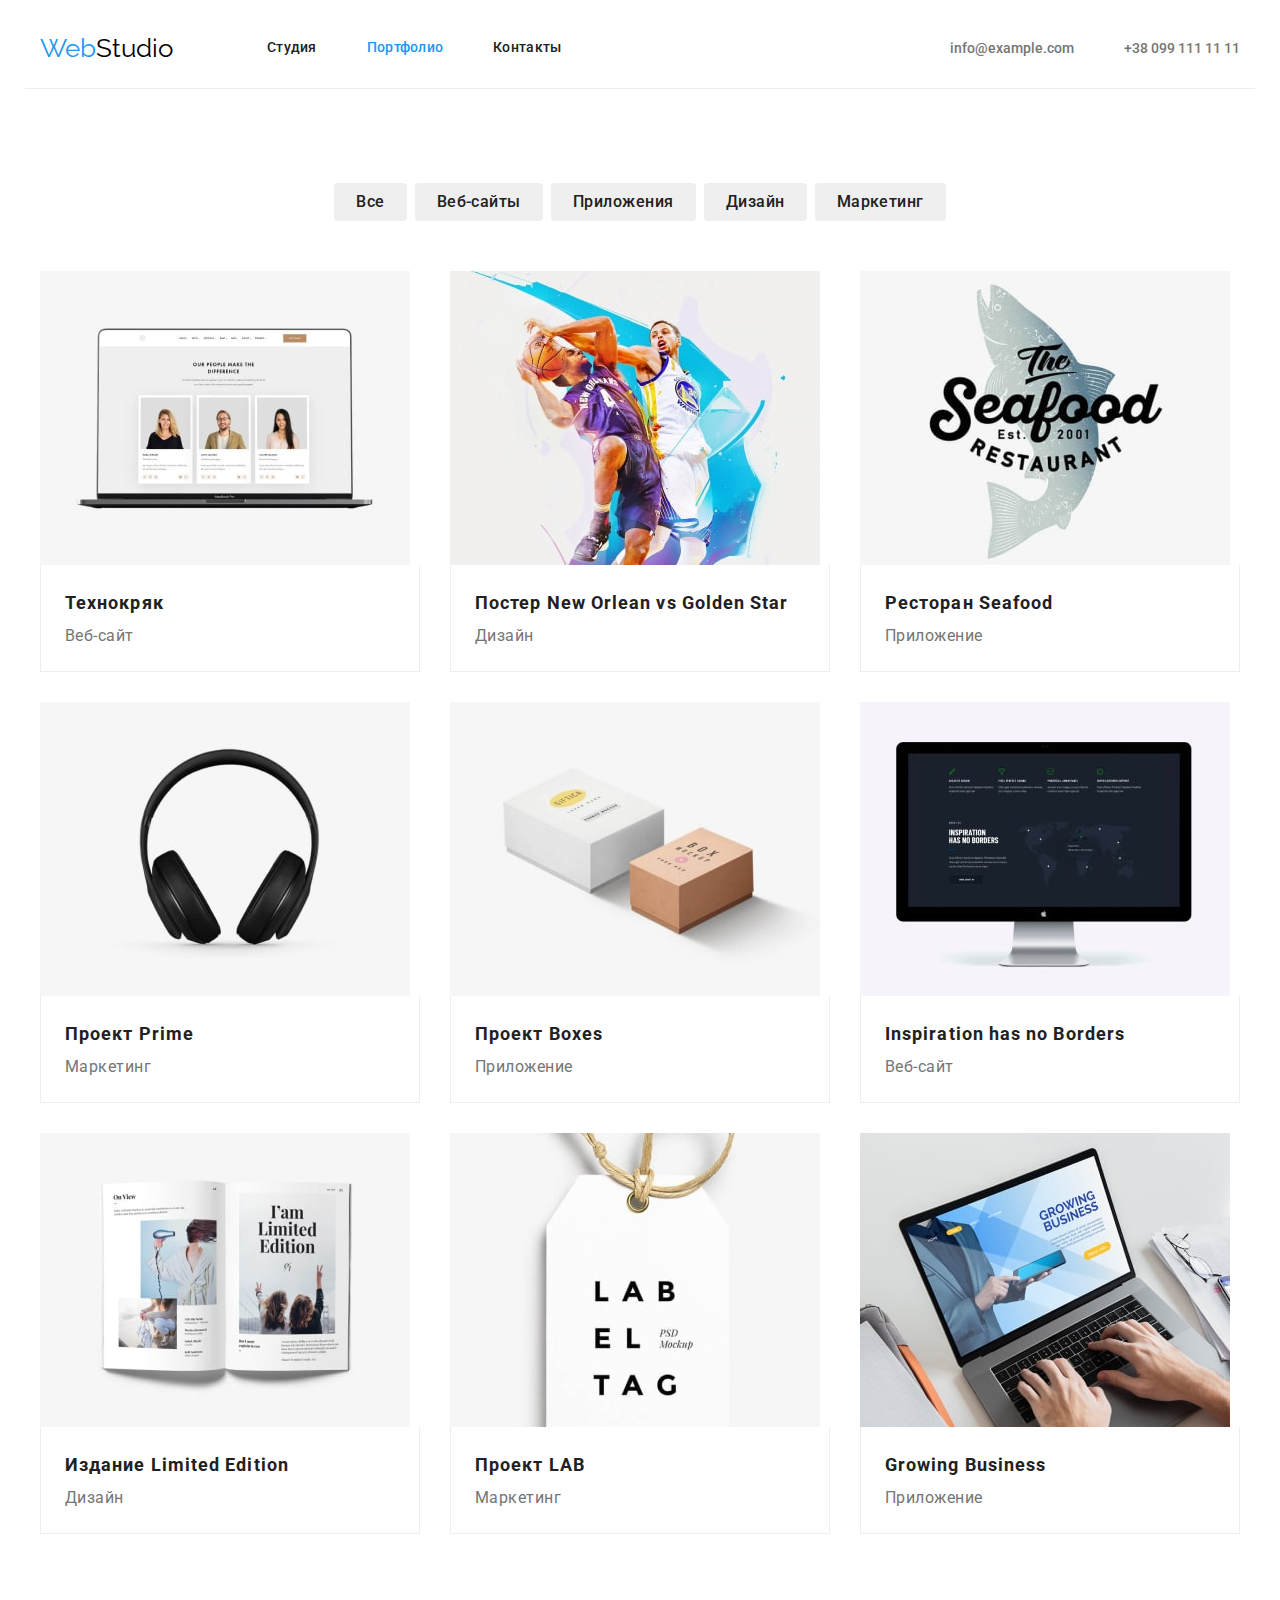
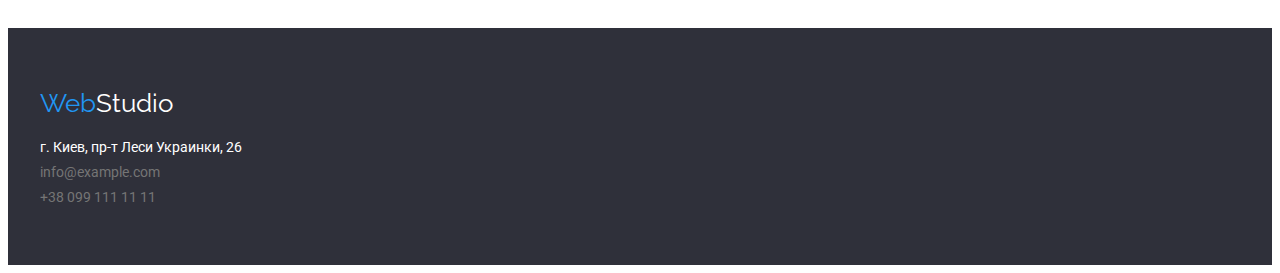
==== portfolio.html @ e952b076 "Initial commit" ====
<!DOCTYPE html>
<html lang="ru">
  <!------------- Цей файл є домашнім завданням № 4--------------->
  <head>
    <meta charset="UTF-8" />
    <meta http-equiv="X-UA-Compatible" content="IE=edge" />
    <meta name="viewport" content="width=device-width, initial-scale=1.0" />
    <link rel="preconnect" href="https://fonts.googleapis.com" />
    <link rel="preconnect" href="https://fonts.gstatic.com" crossorigin />
    <link
      href="https://fonts.googleapis.com/css2?family=Raleway:wght@700&family=Roboto:wght@400;500;700;900&display=swap"
      rel="stylesheet"
    />
    <!-- <link rel="stylesheet" href="./css/reset.css" /> -->
    <link
      rel="stylesheet"
      href="https://cdnjs.cloudflare.com/ajax/libs/modern-normalize/1.1.0/modern-normalize.min.css"
      integrity="sha512-wpPYUAdjBVSE4KJnH1VR1HeZfpl1ub8YT/NKx4PuQ5NmX2tKuGu6U/JRp5y+Y8XG2tV+wKQpNHVUX03MfMFn9Q=="
      crossorigin="anonymous"
      referrerpolicy="no-referrer"
    />
    <link rel="stylesheet" href="./css/styles.css" />
    <title>Portfolio</title>
  </head>
  <body>
    <!------- Шапка ------------------->
    <header>
      <div class="container container-header">
        <nav class="navigation">
          <a class="logo link" href="./index.html" lang="en"
            >Web<span class="logo-bl">Studio</span></a
          >
          <ul class="site-navigatioin">
            <li class="site-nav-item">
              <a href="./index.html" class="link link-studio">Студия</a>
            </li>
            <li class="site-nav-item">
              <a href="./portfolio.html" class="link link-portfolio current"
                >Портфолио</a
              >
            </li>
            <li class="site-nav-item">
              <a href="#contacts" class="link link-contacts">Контакты</a>
            </li>
          </ul>
        </nav>

        <ul class="contacts-header">
          <li class="item-contacts-header">
            <a href="mailto:info@example.com" class="link link-mail"
              >info@example.com</a
            >
          </li>
          <li class="item-contacts-header">
            <a href="tel:+380991111111" class="link link-tel"
              >+38 099 111 11 11</a
            >
          </li>
        </ul>
      </div>
    </header>
    <!--------------- Основний контент -------------------->
    <main class="container">
      <h1 class="hidden-title">Наши работы</h1>
      <div class="section">
        <ul class="list-button list">
          <li class="item-list-button">
            <button type="button" class="all-project-btn btn-filter">
              Все
            </button>
          </li>
          <li class="item-list-button">
            <button type="button" class="type-project-btn btn-filter">
              Веб-сайты
            </button>
          </li>
          <li class="item-list-button">
            <button type="button" class="type-project-btn btn-filter">
              Приложения
            </button>
          </li>
          <li class="item-list-button">
            <button type="button" class="type-project-btn btn-filter">
              Дизайн
            </button>
          </li>
          <li class="item-list-button">
            <button type="button" class="type-project-btn btn-filter">
              Маркетинг
            </button>
          </li>
        </ul>

        <ul class="list list-project">
          <li class="item-list-project">
            <img
              src="./images/tehnocrack-min.jpg"
              alt="На мониторе компьютера изображены фото троих людей"
              width="370"
            />
            <div class="text-project">
              <h2 class="name-project">Технокряк</h2>
              <p class="type-project">Веб-сайт</p>
            </div>
          </li>
          <li class="item-list-project">
            <img
              src="./images/poster-min.jpg"
              alt="Два баскетболиста в борьбе за мяч"
              width="370"
            />
            <div class="text-project">
              <h2 class="name-project">
                Постер <span lang="en">New Orlean vs Golden Star</span>
              </h2>
              <p class="type-project">Дизайн</p>
            </div>
          </li>
          <li class="item-list-project">
            <img
              src="./images/restaurant-min.jpg"
              alt="Логотип рыбного ресторана в виде рыбы"
              width="370"
            />
            <div class="text-project">
              <h2 class="name-project">
                Ресторан <span lang="en">Seafood</span>
              </h2>
              <p class="type-project">Приложение</p>
            </div>
          </li>
          <li class="item-list-project">
            <img
              src="./images/headphone-min.jpg"
              alt="Наушники черного цвета"
              width="370"
            />
            <div class="text-project">
              <h2 class="name-project">Проект <span lang="en">Prime</span></h2>
              <p class="type-project">Маркетинг</p>
            </div>
          </li>
          <li class="item-list-project">
            <img
              src="./images/boxes-min.jpg"
              alt="Изображены две картонные коробки"
              width="370"
            />
            <div class="text-project">
              <h2 class="name-project">Проект <span lang="en">Boxes</span></h2>
              <p class="type-project">Приложение</p>
            </div>
          </li>
          <li class="item-list-project">
            <img
              src="./images/display-min.jpg"
              alt="Изображение монитора компьютера с открытой веб-страницей"
              width="370"
            />
            <div class="text-project">
              <h2 class="name-project" lang="en">Inspiration has no Borders</h2>
              <p class="type-project">Веб-сайт</p>
            </div>
          </li>
          <li class="item-list-project">
            <img
              src="./images/limedition-min.jpg"
              alt="Страницы журнала"
              width="370"
            />
            <div class="text-project">
              <h2 class="name-project">
                Издание <span lang="en">Limited Edition</span>
              </h2>
              <p class="type-project">Дизайн</p>
            </div>
          </li>
          <li class="item-list-project">
            <img
              src="./images/label-min.jpg"
              alt="Изображение бирки с веревочкой"
              width="370"
            />
            <div class="text-project">
              <h2 class="name-project">Проект LAB</h2>
              <p class="type-project">Маркетинг</p>
            </div>
          </li>
          <li class="item-list-project">
            <img
              src="./images/laptop-min.jpg"
              alt="Изображение монитора компьютера с запущеным приложением"
              width="370"
            />
            <div class="text-project">
              <h2 class="name-project" lang="en">Growing Business</h2>
              <p class="type-project">Приложение</p>
            </div>
          </li>
        </ul>
      </div>
    </main>
    <!---------------------------------- Підвал з контакатами ----------------------------->
    <footer class="footer-site">
      <div class="container container-footer">
        <a class="logo link logo-footer" href="./index.html"
          >Web<span class="logo-wh">Studio</span></a
        >
        <address id="contacts">
          <ul class="list-contacts list">
            <li class="item-contacts-footer">
              <a
                href="https://www.google.com/maps/place/%D0%B1%D1%83%D0%BB%D1%8C%D0%B2%D0%B0%D1%80+%D0%9B%D0%B5%D1%81%D1%96+%D0%A3%D0%BA%D1%80%D0%B0%D1%97%D0%BD%D0%BA%D0%B8,+26,+%D0%9A%D0%B8%D1%97%D0%B2,+02000/@50.4265807,30.5361971,17z/data=!3m1!4b1!4m5!3m4!1s0x40d4cf0e033ecbe9:0x57a4dffefec77da0!8m2!3d50.4265807!4d30.5383858"
                target="_blank"
                rel="noopener, noreferrer"
                class="link link-map"
                >г. Киев, пр-т Леси Украинки, 26</a
              >
            </li>
            <li class="item-contacts-footer">
              <a href="mailto:info@example.com" class="link link-mail"
                >info@example.com</a
              >
            </li>
            <li class="item-contacts-footer">
              <a href="tel:+380991111111" class="link link-tel"
                >+38 099 111 11 11</a
              >
            </li>
          </ul>
        </address>
      </div>
    </footer>
  </body>
</html>
---- css/styles.css ----
body {
  font-family: "Roboto", sans-serif;
  color: var(--basic-text);
  background-color: var(--color-logo-wh);
  font-size: 14px;
}

.hidden-title {
  width: 1px;
  height: 1px;
  overflow: hidden;
  margin: 0;
  opacity: 0;
  margin-top: -1px;
}

h1,
h2,
h3,
h4,
h5,
h6,
p,
ul {
  margin: 0;
  padding: 0;
  border: 0;
  font-size: 100%;
  font: inherit;
  vertical-align: baseline;
  list-style: none;
}

img {
  display: block;
}

button {
  border: none;
  border-radius: 4px;
}

:root {
  --accent-color: #2196f3;
  --color-logo-bl: #000000;
  --color-logo-wh: #ffffff;
  --color-title: #212121;
  --basic-text: #757575;
  --color-background: #2f303a;
  --background-wh: #f5f4fa;
}

.container {
  width: 1200px;
  padding: 0 15px;
  margin: 0 auto;
}

.container-header {
  display: flex;
  justify-content: space-between;
  align-items: center;
  border-bottom: 1px solid #ececec;
}

.navigation {
  display: flex;
}

.logo {
  color: var(--accent-color);
  font-family: "Raleway", sans-serif;
  font-size: 26px;
  line-height: 1.19;
  text-decoration: none;
  display: flex;
  align-items: center;
}

.logo-bl {
  color: var(--color-logo-bl);
}

.logo-wh {
  color: var(--color-logo-wh);
}

.site-navigatioin {
  font-weight: 500;
  font-size: 14px;
  line-height: 1.14;
  letter-spacing: 0.02em;
  display: flex;
  align-items: center;
  margin-left: 94px;
}

.site-nav-item:not(:last-child) {
  margin-right: 50px;
}

.link-studio,
.link-portfolio,
.link-contacts {
  color: var(--color-title);
  padding: 32px 0;
  display: block;
}

.item-contacts-header:not(:last-child) {
  margin-right: 50px;
}

.contacts-header {
  display: flex;
  font-weight: 500;
}

.link {
  text-decoration: none;
  font-style: normal;
}

.link:hover,
.link:focus {
  color: var(--accent-color);
}

.link:corner-present(link) {
  color-adjust: var(--accent-color);
}

.link:current(link) {
  color: var(--accent-color);
}

.current {
  color: var(--accent-color);
}

.link-tel,
.link-mail {
  color: var(--basic-text);
  display: block;
}

/* Подвал сайта */

.footer-site {
  background-color: #2f303a;
  padding: 60px 0px;
}

.container-footer {
  display: flex;
  flex-direction: column;
  align-items: flex-start;
}

.logo-footer {
  margin-bottom: 20px;
}

.link-map {
  color: #ffffff;
}

.item-contacts-footer:not(:last-child) {
  margin-bottom: 9px;
}

/*        Основний контент     */

.hero {
  background-color: var(--color-background);
  padding: 200px 0;
}

.title-hero {
  color: var(--color-logo-wh);
  font-weight: 900;
  font-size: 44px;
  line-height: 1.36;
  text-align: center;
  letter-spacing: 0.06em;
  text-transform: uppercase;
  max-width: 650px;
  margin: 0 auto;
  margin-bottom: 30px;
}

.btn-text {
  background-color: var(--accent-color);
  color: var(--color-logo-wh);
  font-family: inherit;
  font-weight: 700;
  font-size: 16px;
  line-height: 1.87;
  letter-spacing: 0.06em;
  cursor: pointer;
  display: block;
  margin: 0 auto;
  padding: 10px 32px;
}

.section {
  padding: 94px 0px;
}

.features {
  padding-bottom: 0px;
}

.features-list {
  display: flex;
  justify-content: space-between;
}

.item-features-list:not(:last-child) {
  margin-right: 30px;
}

.features-list-title {
  font-weight: 700;
  font-size: 14px;
  line-height: 1.14;
  letter-spacing: 0.03em;
  text-transform: uppercase;
  margin-bottom: 10px;
  color: var(--color-title);
}
.features-list-text {
  font-size: 14px;
  line-height: 1.71;
  letter-spacing: 0.03em;
  color: var(--basic-text);
}

.we-intereses-title,
.our-team-title {
  font-weight: 700;
  font-size: 36px;
  line-height: 1.16;
  letter-spacing: 0.03em;
  color: var(--color-title);
  margin-bottom: 50px;
  text-align: center;
}

.we-intereses-list {
  display: flex;
  justify-content: space-between;
}

/* Секія "Наша команда" */

.our-team {
  background-color: var(--background-wh);
}

.our-team-list {
  display: flex;
  justify-content: space-between;
}

.our-team-list-item {
  background: #ffffff;
  box-shadow: 0px 1px 3px rgba(0, 0, 0, 0.12), 0px 1px 1px rgba(0, 0, 0, 0.14),
    0px 2px 1px rgba(0, 0, 0, 0.2);
  border-radius: 0px 0px 4px 4px;
}

.our-team-text {
  margin: 0;
  margin: 30px auto;
  text-align: center;
}

.name-person {
  font-weight: 500;
  font-size: 16px;
  line-height: 1.19;
  letter-spacing: 0.03em;
  color: var(--color-title);
}

.position {
  font-size: 16px;
  line-height: 1.87;
  letter-spacing: 0.03em;
}

/*            Портфолио                */

.list-button {
  display: flex;
  justify-content: center;
  margin-bottom: 50px;
}

.item-list-button:not(:last-child) {
  margin-right: 8px;
}

.btn-filter {
  font-family: inherit;
  font-weight: 500;
  font-size: 16px;
  line-height: 1.62;
  text-align: center;
  letter-spacing: 0.03em;
  cursor: pointer;
  color: var(--color-title);
  padding: 6px 22px;
}

.btn-filter:hover,
.btn-filter:focus {
  color: var(--color-logo-wh);
  background-color: var(--accent-color);
}

.btn-text:hover,
.btn-text:focus {
  color: var(--color-logo-wh);
  background-color: #188ce8;
}

.btn-filter:hover,
.btn-filter:focus {
  box-shadow: 0px 3px 1px rgba(0, 0, 0, 0.1), 0px 1px 2px rgba(0, 0, 0, 0.08),
    0px 2px 2px rgba(0, 0, 0, 0.12);
  border-radius: 4px;
}

.name-project {
  font-size: 18px;
  line-height: 2;
  letter-spacing: 0.06em;
  color: var(--color-title);
  font-weight: 700;
}

.type-project {
  font-size: 16px;
  line-height: 1.87;
  letter-spacing: 0.03em;
  color: var(--basic-text);
}

.list-project {
  display: flex;
  flex-wrap: wrap;
  margin-left: -30px;
  margin-top: -30px;
}

.item-list-project {
  flex-basis: calc(100% / 3 - 30px);
  margin-left: 30px;
  margin-top: 30px;
}

.text-project {
  border: solid 1px #eeeeee;
  border-top: none;
  padding: 20px 24px;
}
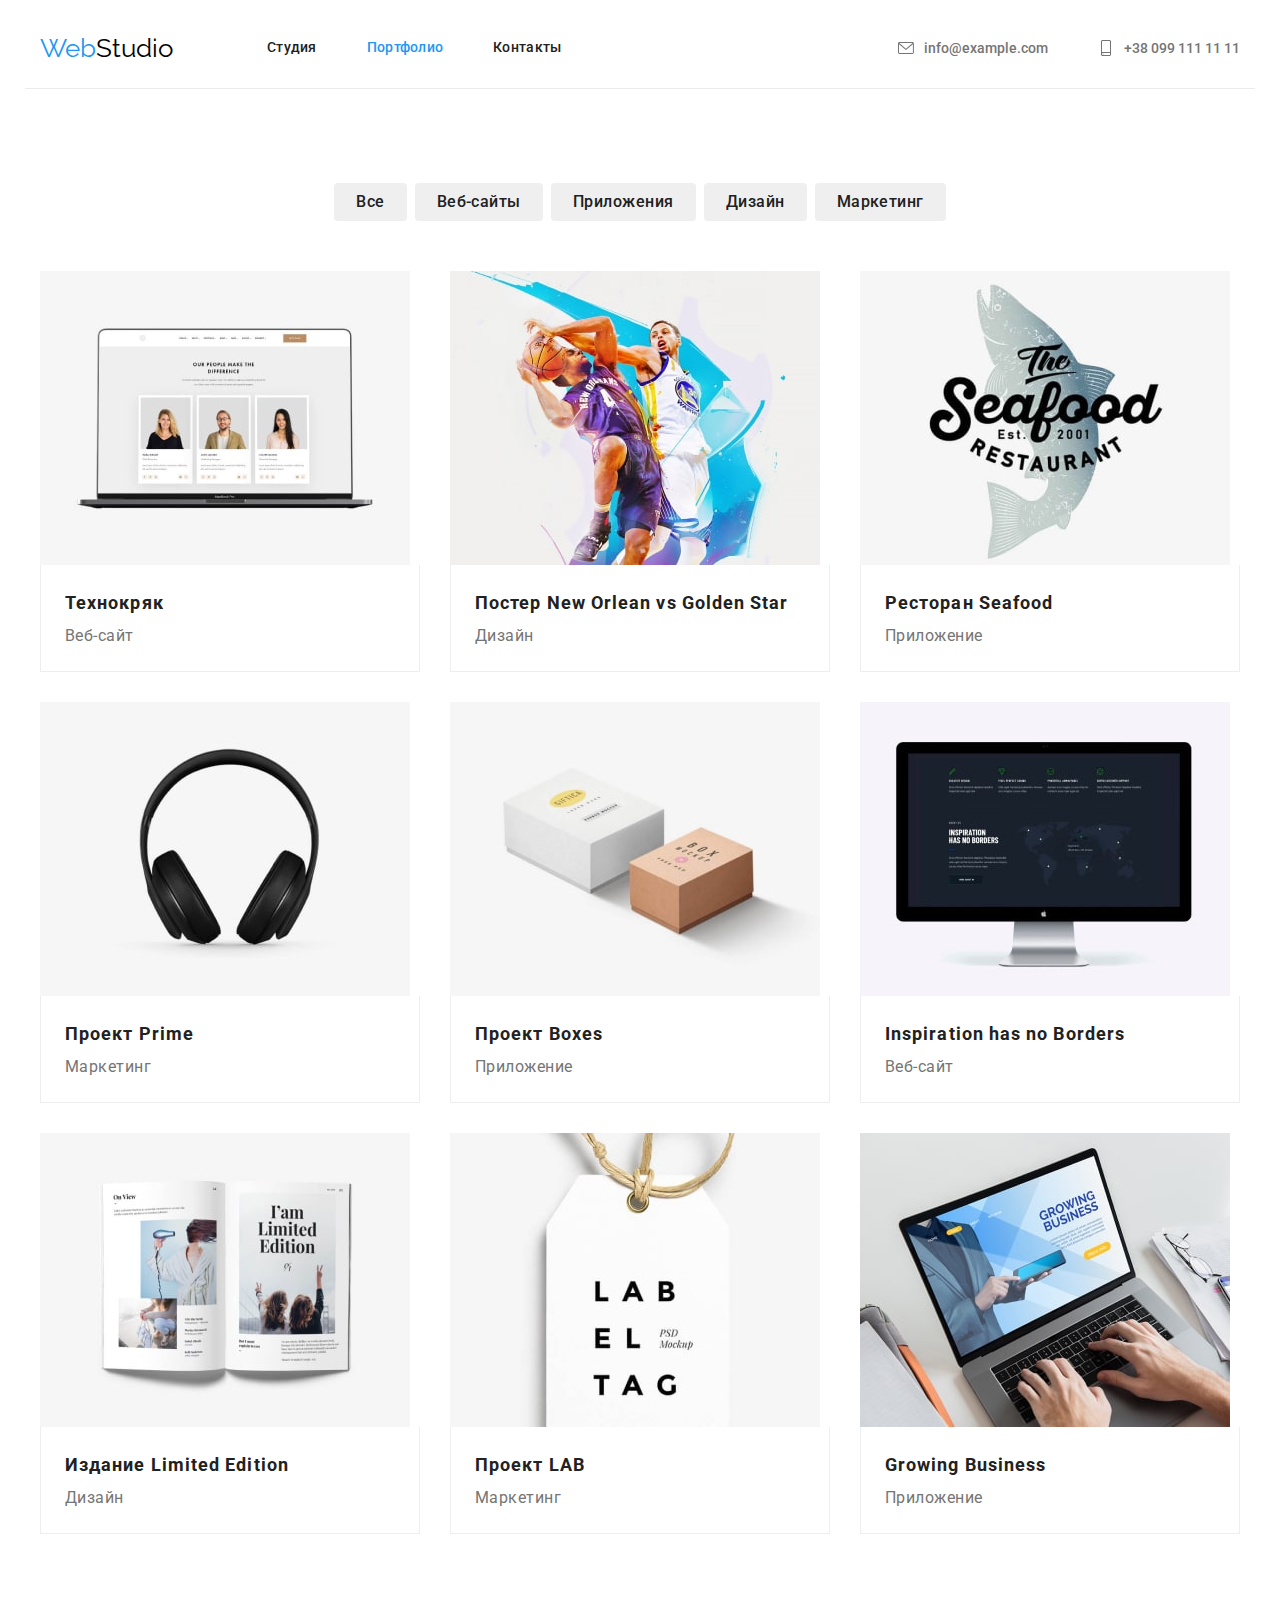
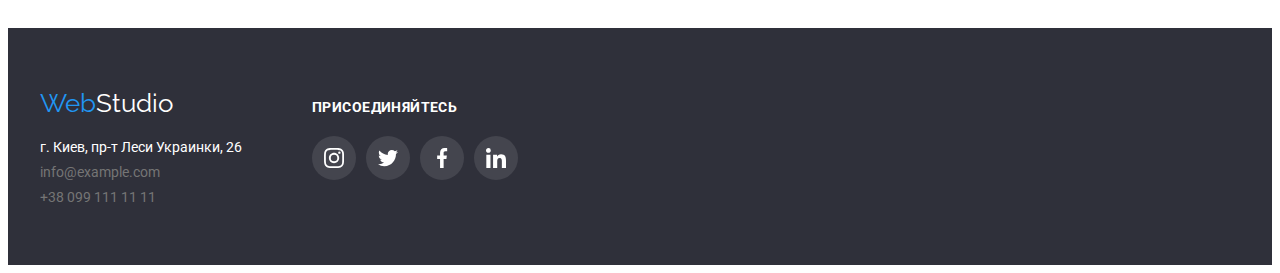
==== commit b2774714: "DZ 4 v.1.0" ====
--- a/portfolio.html
+++ b/portfolio.html
@@ -47,14 +47,23 @@
 
         <ul class="contacts-header">
           <li class="item-contacts-header">
-            <a href="mailto:info@example.com" class="link link-mail"
-              >info@example.com</a
+            <a
+              href="mailto:info@example.com"
+              class="link link-mail mail-header"
             >
+              <svg class="icon icon-header" width="16" height="16">
+                <use href="./images/icons.svg#icon-envelope"></use>
+              </svg>
+              info@example.com
+            </a>
           </li>
           <li class="item-contacts-header">
-            <a href="tel:+380991111111" class="link link-tel"
-              >+38 099 111 11 11</a
-            >
+            <a href="tel:+380991111111" class="link link-tel tel-header">
+              <svg class="icon icon-header" width="16" height="16">
+                <use href="./images/icons.svg#icon-smartphone"></use>
+              </svg>
+              +38 099 111 11 11
+            </a>
           </li>
         </ul>
       </div>
@@ -203,32 +212,72 @@
     <!---------------------------------- Підвал з контакатами ----------------------------->
     <footer class="footer-site">
       <div class="container container-footer">
-        <a class="logo link logo-footer" href="./index.html"
-          >Web<span class="logo-wh">Studio</span></a
-        >
-        <address id="contacts">
-          <ul class="list-contacts list">
-            <li class="item-contacts-footer">
-              <a
-                href="https://www.google.com/maps/place/%D0%B1%D1%83%D0%BB%D1%8C%D0%B2%D0%B0%D1%80+%D0%9B%D0%B5%D1%81%D1%96+%D0%A3%D0%BA%D1%80%D0%B0%D1%97%D0%BD%D0%BA%D0%B8,+26,+%D0%9A%D0%B8%D1%97%D0%B2,+02000/@50.4265807,30.5361971,17z/data=!3m1!4b1!4m5!3m4!1s0x40d4cf0e033ecbe9:0x57a4dffefec77da0!8m2!3d50.4265807!4d30.5383858"
-                target="_blank"
-                rel="noopener, noreferrer"
-                class="link link-map"
-                >г. Киев, пр-т Леси Украинки, 26</a
-              >
-            </li>
-            <li class="item-contacts-footer">
-              <a href="mailto:info@example.com" class="link link-mail"
-                >info@example.com</a
-              >
-            </li>
-            <li class="item-contacts-footer">
-              <a href="tel:+380991111111" class="link link-tel"
-                >+38 099 111 11 11</a
-              >
+        <div class="footer-left">
+          <a class="logo link logo-footer" href="./index.html"
+            >Web<span class="logo-wh">Studio</span></a
+          >
+          <address id="contacts">
+            <ul class="list-contacts list">
+              <li class="item-contacts-footer">
+                <a
+                  href="https://www.google.com/maps/place/%D0%B1%D1%83%D0%BB%D1%8C%D0%B2%D0%B0%D1%80+%D0%9B%D0%B5%D1%81%D1%96+%D0%A3%D0%BA%D1%80%D0%B0%D1%97%D0%BD%D0%BA%D0%B8,+26,+%D0%9A%D0%B8%D1%97%D0%B2,+02000/@50.4265807,30.5361971,17z/data=!3m1!4b1!4m5!3m4!1s0x40d4cf0e033ecbe9:0x57a4dffefec77da0!8m2!3d50.4265807!4d30.5383858"
+                  target="_blank"
+                  rel="noopener, noreferrer"
+                  class="link link-map"
+                  >г. Киев, пр-т Леси Украинки, 26</a
+                >
+              </li>
+              <li class="item-contacts-footer">
+                <a href="mailto:info@example.com" class="link link-mail"
+                  >info@example.com</a
+                >
+              </li>
+              <li class="item-contacts-footer">
+                <a href="tel:+380991111111" class="link link-tel"
+                  >+38 099 111 11 11</a
+                >
+              </li>
+            </ul>
+          </address>
+        </div>
+
+        <div class="social-links-footer">
+          <b class="social-links-text">Присоединяйтесь</b>
+          <ul class="list-social-links list-social-links-footer">
+            <li class="item-list-social-links">
+              <a
+                href="http://www.instagram.com"
+                class="link social-link social-link-footer"
+                ><svg class="icon-social-link">
+                  <use href="./images/icons.svg#icon-instagram"></use></svg
+              ></a>
+            </li>
+            <li class="item-list-social-links">
+              <a
+                href="http://twitter.com"
+                class="link social-link social-link-footer"
+                ><svg class="icon-social-link">
+                  <use href="./images/icons.svg#icon-twitter"></use></svg
+              ></a>
+            </li>
+            <li class="item-list-social-links">
+              <a
+                href="http://www.facebook.com"
+                class="link social-link social-link-footer"
+                ><svg class="icon-social-link">
+                  <use href="./images/icons.svg#icon-facebook"></use></svg
+              ></a>
+            </li>
+            <li class="item-list-social-links">
+              <a
+                href="http://www.linkedin.com"
+                class="link social-link social-link-footer"
+                ><svg class="icon-social-link">
+                  <use href="./images/icons.svg#icon-linkedin"></use></svg
+              ></a>
             </li>
           </ul>
-        </address>
+        </div>
       </div>
     </footer>
   </body>
--- a/css/styles.css
+++ b/css/styles.css
@@ -46,8 +46,11 @@
   --color-logo-wh: #ffffff;
   --color-title: #212121;
   --basic-text: #757575;
-  --color-background: #2f303a;
+  --footer-background: #2f303a;
+  --hero-backgraund: #c4c4c4;
   --background-wh: #f5f4fa;
+  --fill-social-icon: #afb1b8;
+  --background-social-footer: #ffffff1a;
 }
 
 .container {
@@ -111,11 +114,6 @@
   margin-right: 50px;
 }
 
-.contacts-header {
-  display: flex;
-  font-weight: 500;
-}
-
 .link {
   text-decoration: none;
   font-style: normal;
@@ -141,22 +139,40 @@
 .link-tel,
 .link-mail {
   color: var(--basic-text);
-  display: block;
-}
-
-/* Подвал сайта */
+}
+
+.contacts-header {
+  display: flex;
+  font-weight: 500;
+  align-items: center;
+}
+
+.mail-header,
+.tel-header {
+  display: flex;
+  align-items: center;
+}
+
+.icon {
+  display: block;
+  fill: currentColor;
+}
+
+.icon-header {
+  margin-right: 10px;
+}
+
+.icon:hover {
+  fill: var(--accent-color);
+}
+
+/* ? Підвал сайту */
 
 .footer-site {
   background-color: #2f303a;
   padding: 60px 0px;
 }
 
-.container-footer {
-  display: flex;
-  flex-direction: column;
-  align-items: flex-start;
-}
-
 .logo-footer {
   margin-bottom: 20px;
 }
@@ -169,11 +185,46 @@
   margin-bottom: 9px;
 }
 
-/*        Основний контент     */
+.container-footer {
+  display: flex;
+  align-items: baseline;
+}
+.footer-left,
+.social-links-footer {
+  display: block;
+}
+
+.footer-left {
+  margin-right: 70px;
+}
+
+.social-links-text {
+  font-weight: bold;
+  font-size: 14px;
+  line-height: 1.14;
+  letter-spacing: 0.03em;
+  text-transform: uppercase;
+  color: var(--color-logo-wh);
+}
+
+.list-social-links-footer {
+  margin-top: 20px;
+}
+
+/*        !Основний контент     */
 
 .hero {
-  background-color: var(--color-background);
+  background-color: var(--hero-backgraund);
   padding: 200px 0;
+
+  background-image: linear-gradient(
+      rgba(47, 48, 58, 0.4),
+      rgba(47, 48, 58, 0.4)
+    ),
+    url(../images/img-bg.jpg);
+  background-repeat: no-repeat;
+  background-position: center;
+  background-size: 1600px;
 }
 
 .title-hero {
@@ -236,8 +287,20 @@
   color: var(--basic-text);
 }
 
+.item-feautures-logo {
+  width: 270px;
+  height: 120px;
+  display: flex;
+  justify-content: center;
+  align-items: center;
+  background-color: var(--background-wh);
+  border-radius: 4px;
+  margin-bottom: 30px;
+}
+
 .we-intereses-title,
-.our-team-title {
+.our-team-title,
+.our-clients-title {
   font-weight: 700;
   font-size: 36px;
   line-height: 1.16;
@@ -272,7 +335,7 @@
 
 .our-team-text {
   margin: 0;
-  margin: 30px auto;
+  margin: 30px auto 0;
   text-align: center;
 }
 
@@ -286,8 +349,83 @@
 
 .position {
   font-size: 16px;
-  line-height: 1.87;
-  letter-spacing: 0.03em;
+  line-height: 1.19;
+  letter-spacing: 0.03em;
+}
+
+.section-social-links {
+  padding: 16px 0 30px;
+}
+
+.list-social-links {
+  display: flex;
+  justify-content: center;
+}
+
+.item-list-social-links:not(:last-child) {
+  margin-right: 10px;
+}
+
+.social-link {
+  display: flex;
+  width: 44px;
+  height: 44px;
+  color: var(--fill-social-icon);
+  background-color: var(--color-logo-wh);
+  border-radius: 50%;
+  justify-content: center;
+  align-items: center;
+}
+
+.icon-social-link {
+  width: 20px;
+  height: 20px;
+  fill: currentColor;
+  display: block;
+}
+
+.social-link:hover {
+  color: var(--color-logo-wh);
+  background-color: var(--accent-color);
+}
+
+.social-link-footer {
+  color: var(--color-logo-wh);
+  background-color: var(--background-social-footer);
+}
+
+/* Постоянные клиенты */
+
+.our-clients-list {
+  display: flex;
+  justify-content: space-between;
+}
+
+.client-link {
+  display: block;
+  color: var(--fill-social-icon);
+  background-color: var(--color-logo-wh);
+  justify-content: center;
+  align-items: center;
+  border: 1px solid var(--fill-social-icon);
+  border-radius: 4px;
+}
+
+.icon-client {
+  padding: 16px 32px;
+  width: 170px;
+  height: 92px;
+  fill: currentColor;
+  display: block;
+}
+
+.client-link:hover {
+  border-color: var(--accent-color);
+  fill: currentColor;
+}
+
+.our-clients {
+  padding-bottom: 364px;
 }
 
 /*            Портфолио                */
@@ -361,6 +499,10 @@
   margin-top: 30px;
 }
 
+.item-list-project:hover {
+  box-shadow: 0px 1px 1px rgba(0, 0, 0, 0.12), 0px 4px 4px rgba(0, 0, 0, 0.06),
+    1px 4px 6px rgba(0, 0, 0, 0.16);
+}
 .text-project {
   border: solid 1px #eeeeee;
   border-top: none;
